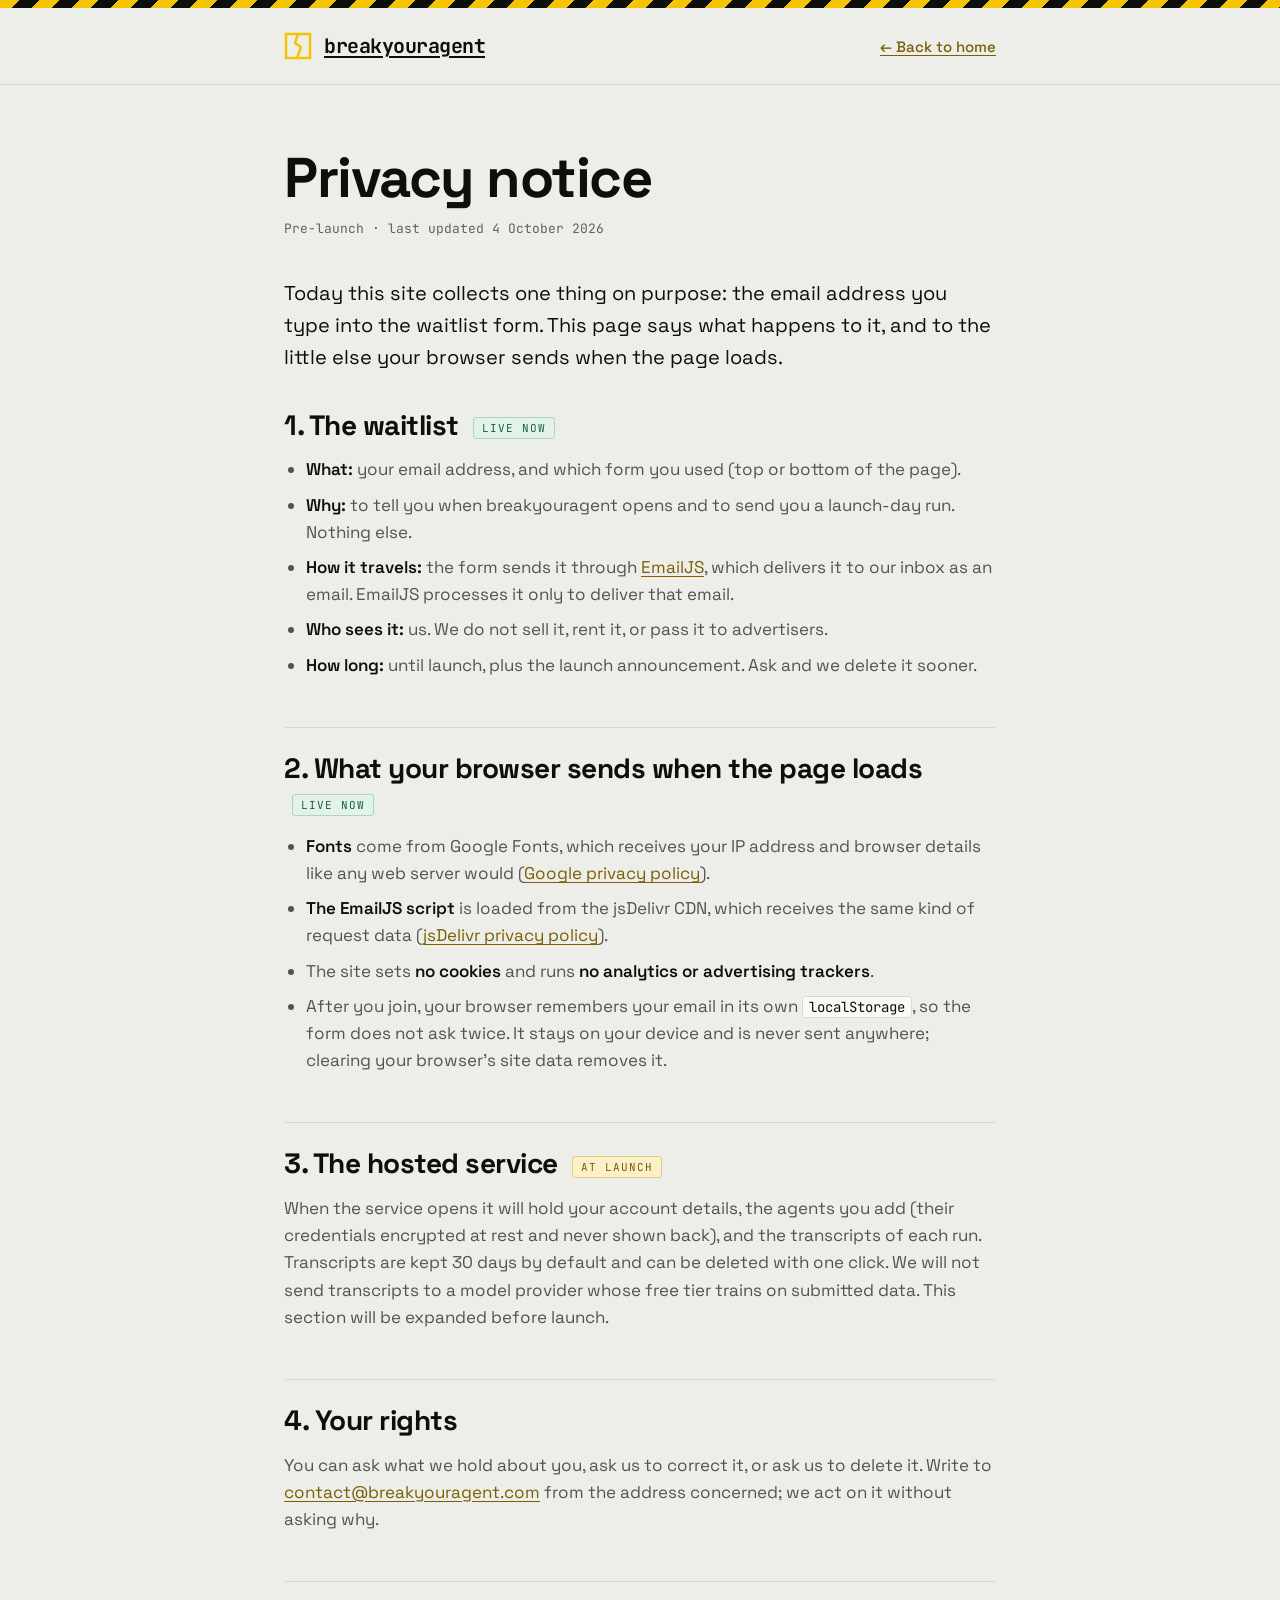
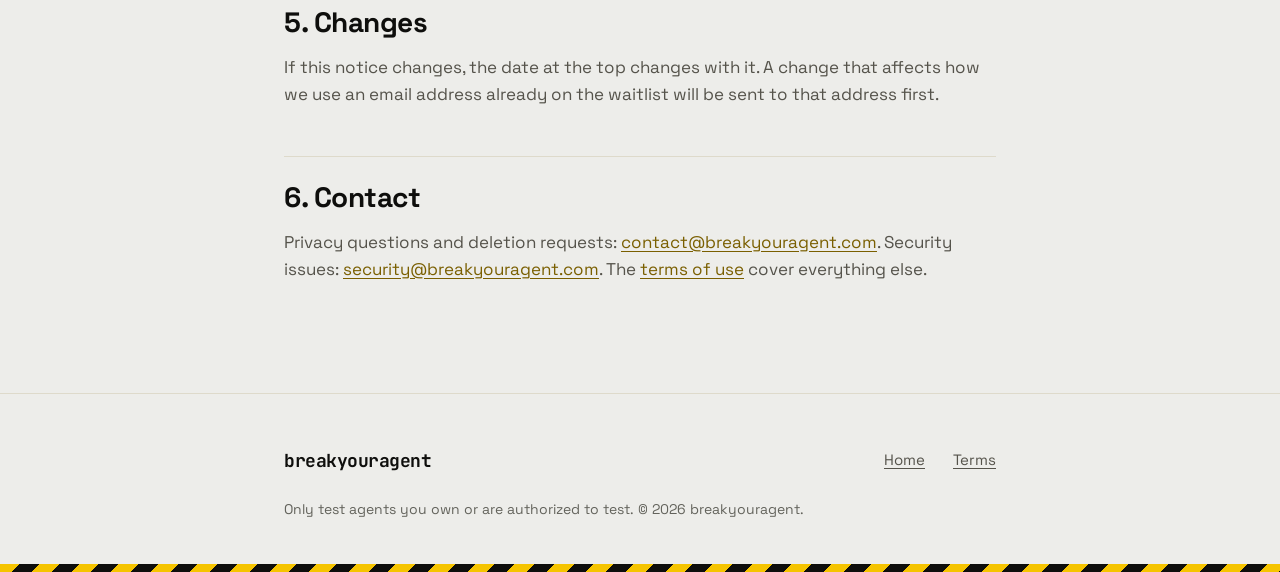
==== privacy.html @ d505d022 "feat: real values in the terms; privacy notice Owner decisions replace every [TODO] in terms.html: g" ====
<!doctype html>
<html lang="en">
<head>
<meta charset="utf-8">
<meta name="viewport" content="width=device-width, initial-scale=1">
<title>Privacy notice: breakyouragent</title>
<meta name="description" content="What breakyouragent collects on this site, who processes it, how long it is kept, and how to have it deleted.">
<meta name="robots" content="index,follow">
<meta name="theme-color" content="#EDEDEA">
<meta property="og:type" content="article">
<meta property="og:title" content="Privacy notice: breakyouragent">
<meta property="og:url" content="https://breakyouragent.com/privacy.html">
<meta property="og:image" content="https://breakyouragent.com/og.png">
<meta name="twitter:card" content="summary_large_image">
<link rel="canonical" href="https://breakyouragent.com/privacy.html">
<link rel="icon" href="favicon.svg" type="image/svg+xml">
<link rel="preconnect" href="https://fonts.googleapis.com">
<link rel="preconnect" href="https://fonts.gstatic.com" crossorigin>
<link href="https://fonts.googleapis.com/css2?family=Space+Grotesk:wght@400;500;600;700&family=JetBrains+Mono:wght@400;500;700&display=swap" rel="stylesheet">
<link rel="stylesheet" href="legal.css">
</head>
<body>
<div class="stripe"></div>
<header><div class="wrap nav">
  <a class="logo" href="index.html" aria-label="breakyouragent home">
    <svg width="28" height="28" viewBox="0 0 28 28" fill="none" aria-hidden="true"><rect x="2" y="2" width="24" height="24" stroke="#F5C400" stroke-width="2.5"/><path d="M14 2 L11 11 L17 15 L13 26" stroke="#F5C400" stroke-width="2.5" stroke-linejoin="bevel"/></svg>
    breakyouragent</a>
  <a class="back" href="index.html">&larr; Back to home</a>
</div></header>

<main><div class="wrap">
  <h1>Privacy notice</h1>
  <p class="updated">Pre-launch &middot; last updated 4 October 2026</p>

  <p class="lede">Today this site collects one thing on purpose: the email address you type into the waitlist form. This page says what happens to it, and to the little else your browser sends when the page loads.</p>

  <h2>1. The waitlist <span class="tag live">Live now</span></h2>
  <ul>
    <li><strong>What:</strong> your email address, and which form you used (top or bottom of the page).</li>
    <li><strong>Why:</strong> to tell you when breakyouragent opens and to send you a launch-day run. Nothing else.</li>
    <li><strong>How it travels:</strong> the form sends it through <a href="https://www.emailjs.com/legal/privacy-policy/" rel="noopener">EmailJS</a>, which delivers it to our inbox as an email. EmailJS processes it only to deliver that email.</li>
    <li><strong>Who sees it:</strong> us. We do not sell it, rent it, or pass it to advertisers.</li>
    <li><strong>How long:</strong> until launch, plus the launch announcement. Ask and we delete it sooner.</li>
  </ul>

  <h2>2. What your browser sends when the page loads <span class="tag live">Live now</span></h2>
  <ul>
    <li><strong>Fonts</strong> come from Google Fonts, which receives your IP address and browser details like any web server would (<a href="https://policies.google.com/privacy" rel="noopener">Google privacy policy</a>).</li>
    <li><strong>The EmailJS script</strong> is loaded from the jsDelivr CDN, which receives the same kind of request data (<a href="https://www.jsdelivr.com/terms/privacy-policy-jsdelivr-net" rel="noopener">jsDelivr privacy policy</a>).</li>
    <li>The site sets <strong>no cookies</strong> and runs <strong>no analytics or advertising trackers</strong>.</li>
    <li>After you join, your browser remembers your email in its own <code>localStorage</code>, so the form does not ask twice. It stays on your device and is never sent anywhere; clearing your browser's site data removes it.</li>
  </ul>

  <h2>3. The hosted service <span class="tag planned">At launch</span></h2>
  <p>When the service opens it will hold your account details, the agents you add (their credentials encrypted at rest and never shown back), and the transcripts of each run. Transcripts are kept 30 days by default and can be deleted with one click. We will not send transcripts to a model provider whose free tier trains on submitted data. This section will be expanded before launch.</p>

  <h2>4. Your rights</h2>
  <p>You can ask what we hold about you, ask us to correct it, or ask us to delete it. Write to <a href="mailto:contact@breakyouragent.com">contact@breakyouragent.com</a> from the address concerned; we act on it without asking why.</p>

  <h2>5. Changes</h2>
  <p>If this notice changes, the date at the top changes with it. A change that affects how we use an email address already on the waitlist will be sent to that address first.</p>

  <h2>6. Contact</h2>
  <p>Privacy questions and deletion requests: <a href="mailto:contact@breakyouragent.com">contact@breakyouragent.com</a>. Security issues: <a href="mailto:security@breakyouragent.com">security@breakyouragent.com</a>. The <a href="terms.html">terms of use</a> cover everything else.</p>
</div></main>

<footer><div class="wrap">
  <span class="logo" style="font-size:18px">breakyouragent</span>
  <nav>
    <a href="index.html">Home</a>
    <a href="terms.html">Terms</a>
  </nav>
  <p class="legal">Only test agents you own or are authorized to test. &copy; 2026 breakyouragent.</p>
</div></footer>
<div class="stripe"></div>
</body>
</html>
---- legal.css ----
:root{--bg:#EDEDEA;--panel:#F9F9F7;--line:#DEDACB;--line2:#C6C1AE;--text:#0E0E0C;--muted:#55534B;--dim:#63635C;--accent:#F5C400;--accent-text:#7A5F00;--ink:#0E0E0C;--broke:#B3261E;--ok:#1F8A4C;
--sans:'Space Grotesk',ui-sans-serif,system-ui,sans-serif;--mono:'JetBrains Mono',ui-monospace,SFMono-Regular,Menlo,monospace}
*{box-sizing:border-box}html{scroll-behavior:smooth}
body{margin:0;background:var(--bg);color:var(--text);font-family:var(--sans);-webkit-font-smoothing:antialiased;line-height:1.6}
a{color:var(--accent-text);text-decoration:underline;text-underline-offset:3px}a:hover{color:var(--text)}
:focus-visible{outline:2px solid var(--accent);outline-offset:3px}
.stripe{height:8px;background:repeating-linear-gradient(135deg,var(--accent) 0 14px,var(--ink) 14px 28px)}
.wrap{max-width:760px;margin:0 auto;padding-inline:24px}
header{border-bottom:1px solid var(--line)}
.nav{display:flex;flex-wrap:wrap;align-items:center;justify-content:space-between;gap:12px;padding-block:16px}
.logo{display:flex;align-items:center;min-height:44px;gap:12px;font:700 20px var(--mono);letter-spacing:-.5px;color:var(--text)}
.logo:hover{text-decoration:none;color:var(--accent-text)}
.back{display:inline-flex;align-items:center;min-height:44px;font:15px var(--sans);font-weight:500}
main{padding-block:64px 96px}
h1{font-size:clamp(36px,6vw,56px);line-height:1.05;letter-spacing:-1.5px;margin:0 0 12px}
.updated{font:13px var(--mono);color:var(--dim);margin:0 0 40px}
h2{font-size:clamp(22px,3vw,28px);line-height:1.2;letter-spacing:-.5px;margin:48px 0 14px;padding-top:24px;border-top:1px solid var(--line)}
h2:first-of-type{border-top:0;padding-top:0;margin-top:0}
h3{font-size:18px;margin:28px 0 8px}
p,li{color:var(--muted);font-size:17px;margin:0 0 14px}
ul{padding-left:22px;margin:0 0 18px}li{margin-bottom:8px}
strong{color:var(--text);font-weight:600}
code{font:14px var(--mono);background:var(--panel);border:1px solid var(--line);border-radius:3px;padding:1px 6px;color:var(--text);overflow-wrap:break-word}
.lede{font-size:20px;color:var(--text);margin-bottom:36px}
.box{background:var(--panel);border:1px solid var(--line);border-radius:8px;padding:24px;margin:0 0 24px}
.box p:last-child,.box ul:last-child{margin-bottom:0}
.box.warn{border-color:#E7BEBA;background:#FDF1EF}
.box.warn strong{color:#8C1D18}
.tag{display:inline-block;font:11px var(--mono);letter-spacing:1px;text-transform:uppercase;padding:3px 8px;border-radius:3px;vertical-align:middle;margin-left:8px;white-space:nowrap}
.tag.live{background:#E4F3E9;color:#14633A;border:1px solid #A9D6BC}
.tag.planned{background:#FBF0C9;color:var(--accent-text);border:1px solid #E3CE7C}
table{width:100%;border-collapse:collapse;font-size:16px;margin:0 0 24px}
th,td{text-align:left;padding:10px 12px;border-bottom:1px solid var(--line);color:var(--muted)}
th{color:var(--text);font:13px var(--mono);letter-spacing:.5px;text-transform:uppercase}
td:first-child{color:var(--text)}
.scroll{overflow-x:auto;-webkit-overflow-scrolling:touch}
.scroll>table{min-width:100%;width:auto;margin-bottom:0}
td code{overflow-wrap:anywhere}
p a,li a{overflow-wrap:anywhere}
footer nav a{overflow-wrap:anywhere}
footer{border-top:1px solid var(--line);padding-block:44px}
footer .wrap{display:flex;flex-wrap:wrap;justify-content:space-between;gap:16px;align-items:center}
footer nav{display:flex;flex-wrap:wrap;gap:4px 28px}
footer nav a{display:inline-flex;align-items:center;min-height:44px;color:var(--muted);font-size:15px}
.legal{width:100%;font-size:14px;color:var(--dim);margin:0}
@media (max-width:640px){main{padding-block:44px 64px}h2{margin-top:36px}}
@media (max-width:420px){table{font-size:14px}th,td{padding:8px 10px}.scroll{margin-bottom:24px}}
@media (prefers-reduced-motion:reduce){html{scroll-behavior:auto}}

/* Terms is a legal document: people print it and save it as PDF. On paper the dark theme
   wastes ink and the link targets vanish, so print gets an inverted, quieter treatment. */
@media print{
  :root{--bg:#fff;--panel:#fff;--line:#bbb;--line2:#999;--text:#000;--muted:#1a1a1a;--dim:#444;--accent:#000;--accent-text:#000}
  body{background:#fff;color:#000;line-height:1.45}
  .stripe,.back,footer nav{display:none}
  .wrap{max-width:none;padding-inline:0}
  main{padding-block:0}
  a{color:#000;text-decoration:underline}
  a[href^="http"]::after,a[href^="mailto"]::after{content:" (" attr(href) ")";font-size:10px;color:#444;word-break:break-all}
  .box,.box.warn,code,table{background:#fff;border-color:#bbb}
  .box.warn strong{color:#000}
  .tag,.tag.live,.tag.planned{background:#fff;color:#000;border:1px solid #666}
  h1{font-size:26pt}h2{font-size:14pt;break-after:avoid}h3{break-after:avoid}
  p,li,td,th{font-size:10.5pt}
  table,.box{break-inside:avoid}
  .legal{color:#000}
}
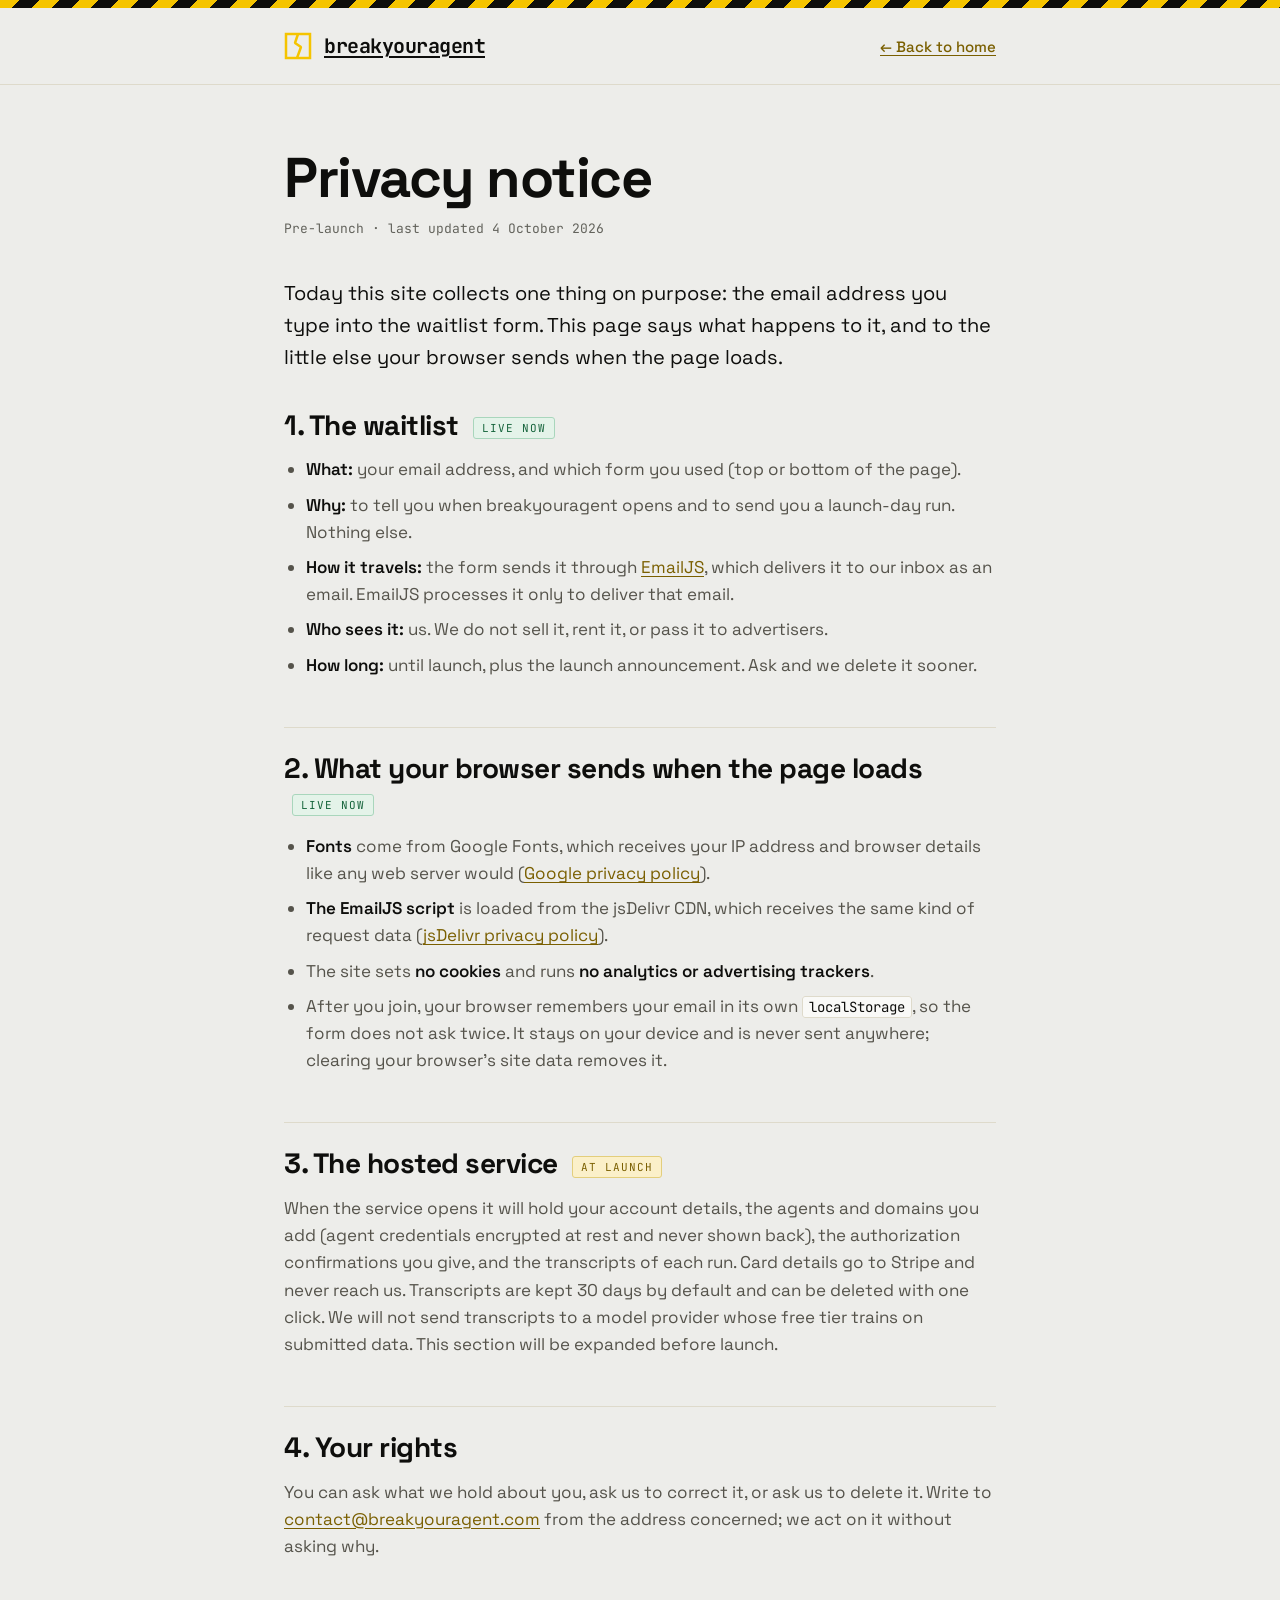
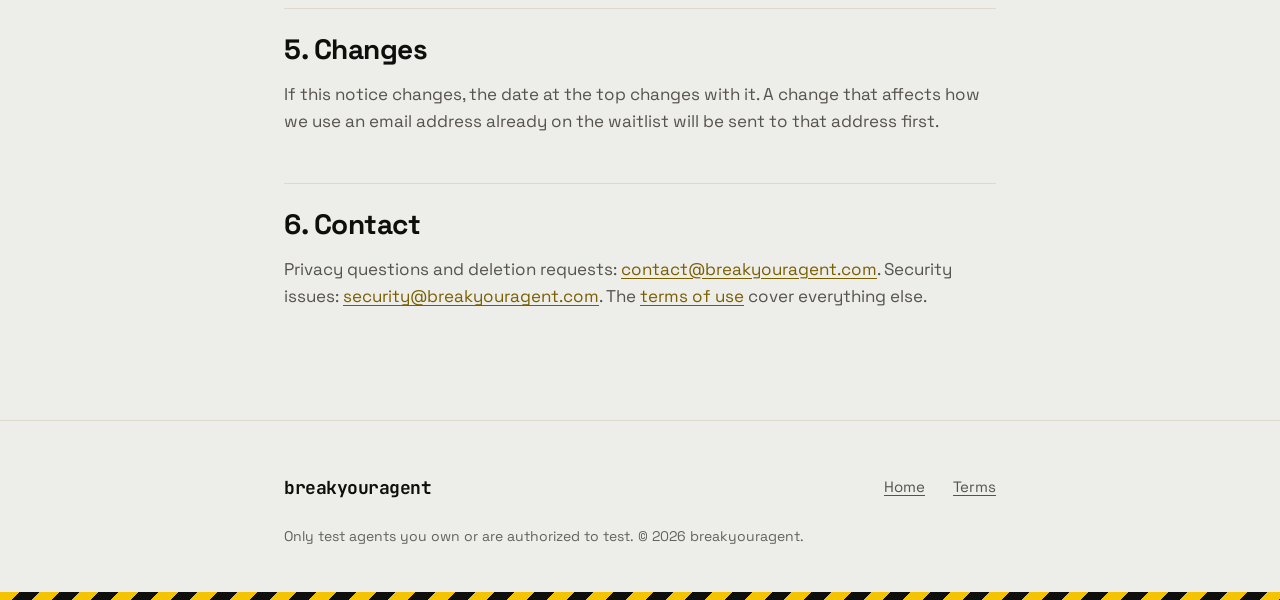
==== commit 4dc109a7: "feat: no free tier; authorization instead of endpoint proof Follows the product decisions of 2026-10" ====
--- a/privacy.html
+++ b/privacy.html
@@ -52,7 +52,7 @@
   </ul>
 
   <h2>3. The hosted service <span class="tag planned">At launch</span></h2>
-  <p>When the service opens it will hold your account details, the agents you add (their credentials encrypted at rest and never shown back), and the transcripts of each run. Transcripts are kept 30 days by default and can be deleted with one click. We will not send transcripts to a model provider whose free tier trains on submitted data. This section will be expanded before launch.</p>
+  <p>When the service opens it will hold your account details, the agents and domains you add (agent credentials encrypted at rest and never shown back), the authorization confirmations you give, and the transcripts of each run. Card details go to Stripe and never reach us. Transcripts are kept 30 days by default and can be deleted with one click. We will not send transcripts to a model provider whose free tier trains on submitted data. This section will be expanded before launch.</p>
 
   <h2>4. Your rights</h2>
   <p>You can ask what we hold about you, ask us to correct it, or ask us to delete it. Write to <a href="mailto:contact@breakyouragent.com">contact@breakyouragent.com</a> from the address concerned; we act on it without asking why.</p>
